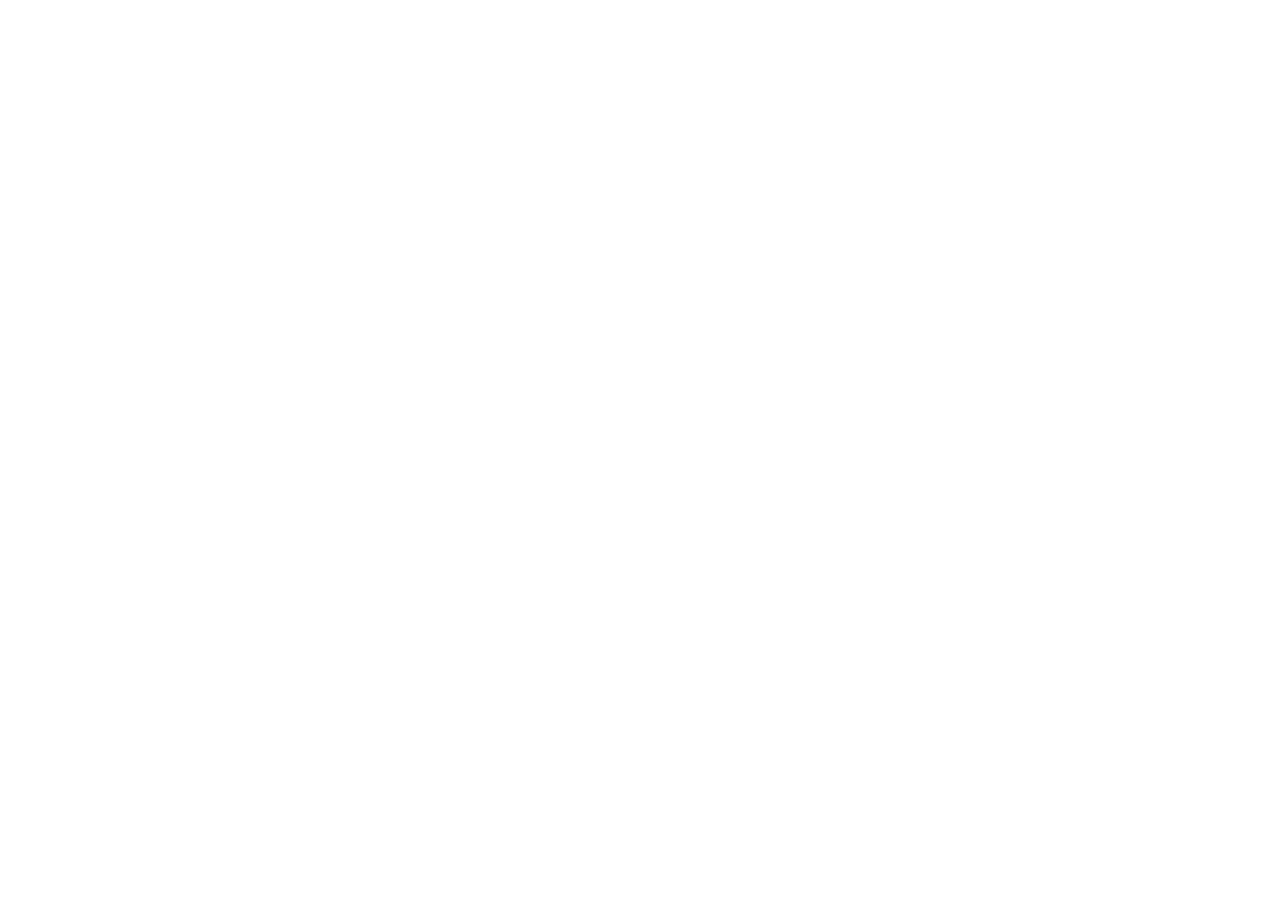
==== login.html @ b5deca6c "first commit" ====
<!DOCTYPE html>
<html lang="en">
  <head>
    <meta charset="UTF-8" />
    <meta http-equiv="X-UA-Compatible" content="IE=edge" />
    <meta name="viewport" content="width=device-width, initial-scale=1.0" />
    <title>Document</title>
    <link rel="stylesheet" href="style.css" />
  </head>
  <body></body>
</html>
---- style.css ----
@import "reset.css";
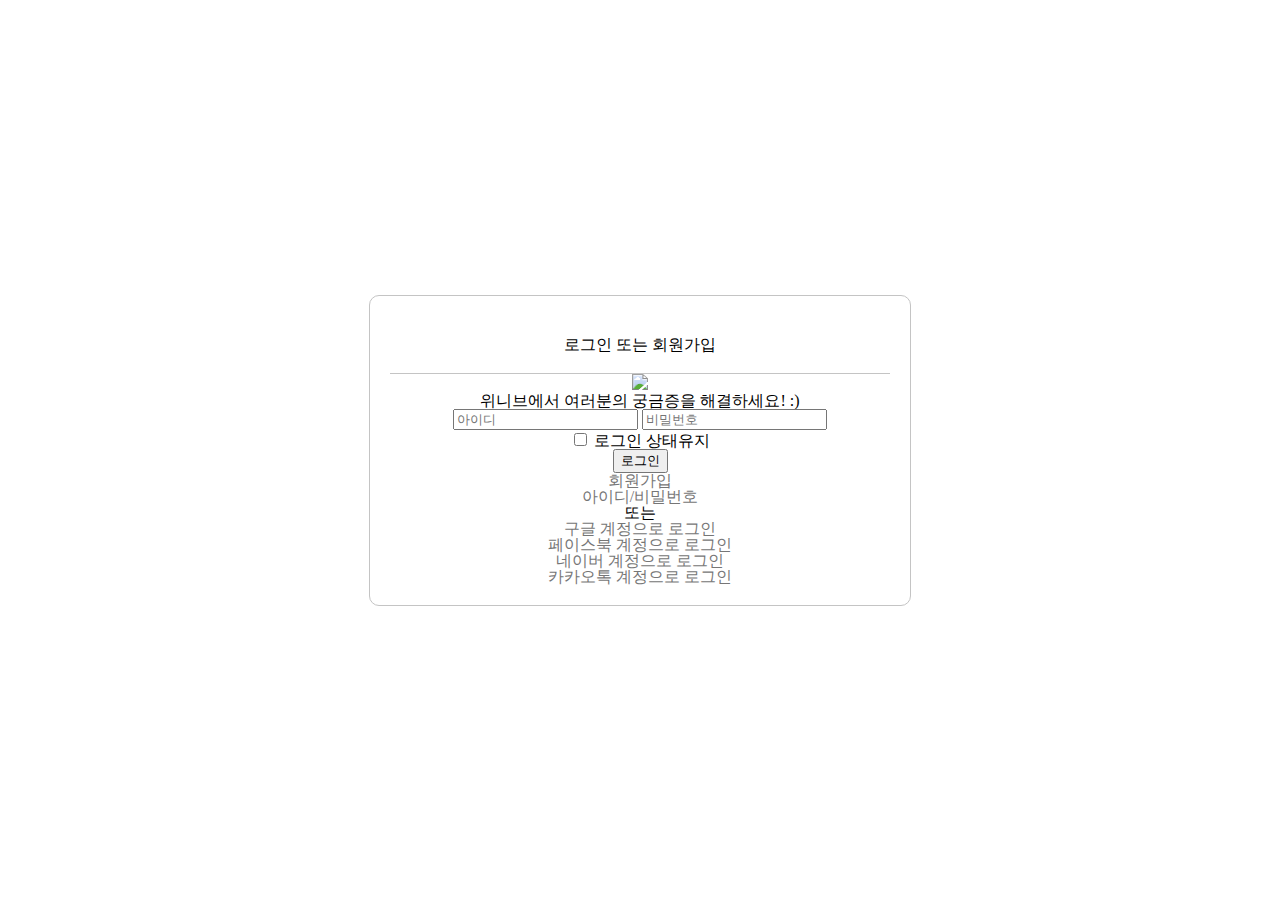
==== commit cd7c520d: "모달화면" ====
--- a/login.html
+++ b/login.html
@@ -1,11 +1,39 @@
 <!DOCTYPE html>
-<html lang="en">
+<html lang="ko">
   <head>
     <meta charset="UTF-8" />
     <meta http-equiv="X-UA-Compatible" content="IE=edge" />
     <meta name="viewport" content="width=device-width, initial-scale=1.0" />
-    <title>Document</title>
+    <title>위니브 로그인 또는 회원가입</title>
     <link rel="stylesheet" href="style.css" />
   </head>
-  <body></body>
+  <body>
+    <article class="cont-login">
+      <header class="header">
+        <h2 class="title">로그인 또는 회원가입</h2>
+        <img class="btn-close"  src="image/close.png"></img>
+      </header>
+      <form class="form-idpw" action="#">
+        <p class="txt-greeting">위니브에서 여러분의 궁금증을 해결하세요! :)</p>
+        <input class="id" type="text" name="id" placeholder="아이디" required />
+        <input class="id" type="pw" name="pw" placeholder="비밀번호" required />
+        <p class="txt-chk">
+          <input class="chk" type="checkbox" name="checkbox" />
+          로그인 상태유지
+        </p>
+        <button type="submit" class="btn-login">로그인</button>
+      </form>
+      <div cont-find>
+        <a class="link-join" href="#none">회원가입</a>
+        <a class="link-idpw" href="#none">아이디/비밀번호</a>
+      </div>
+      <span class="line_or">또는</span>
+      <section class="login-list">
+        <a class="btn-google">구글 계정으로 로그인</a>
+        <a class="btn-facebook">페이스북 계정으로 로그인</a>
+        <a class="btn-naver">네이버 계정으로 로그인</a>
+        <a class="btn-kakao">카카오톡 계정으로 로그인</a>
+      </section>
+    </article>
+  </body>
 </html>
--- a/style.css
+++ b/style.css
@@ -1,2 +1,31 @@
 @import "reset.css";
+body {
+  width: 100%;
+  height: 100vh;
+  display: flex;
+  justify-content: center;
+  align-items: center;
+}
+a {
+  text-decoration: none;
+  color: #767676;
+  cursor: pointer;
+}
 
+.cont-login {
+  padding: 20px;
+  width: 500px;
+  text-align: center;
+  background: #ffffff;
+  border: 1px solid #c4c4c4;
+  border-radius: 10px;
+}
+
+.title {
+  padding: 19px 0 18px 0;
+  font-weight: 500;
+  font-size: 16px;
+  line-height: 20px;
+  align-items: center;
+  border-bottom: 1px solid #c4c4c4;
+}
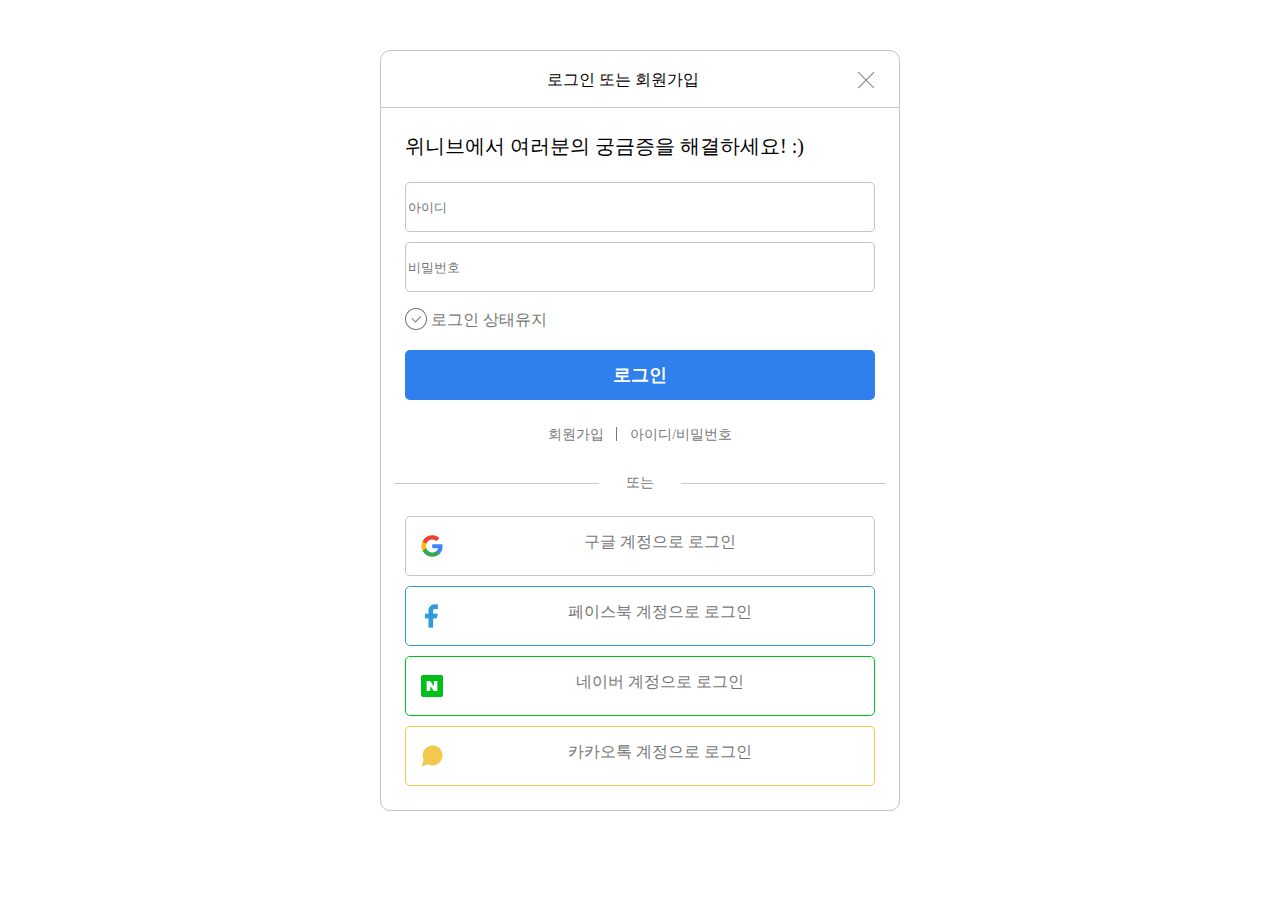
==== commit 632f5965: "간격수정" ====
--- a/login.html
+++ b/login.html
@@ -10,30 +10,57 @@
   <body>
     <article class="cont-login">
       <header class="header">
-        <h2 class="title">로그인 또는 회원가입</h2>
-        <img class="btn-close"  src="image/close.png"></img>
+        <h2 class="header-title">로그인 또는 회원가입</h2>
+        <a class="link-close" href="#none"></a>
+        <img class="btn-close"  src="./images/close.png"></img>
       </header>
+
       <form class="form-idpw" action="#">
         <p class="txt-greeting">위니브에서 여러분의 궁금증을 해결하세요! :)</p>
         <input class="id" type="text" name="id" placeholder="아이디" required />
-        <input class="id" type="pw" name="pw" placeholder="비밀번호" required />
+        <input class="pw" type="password" name="pw" placeholder="비밀번호" required />
         <p class="txt-chk">
-          <input class="chk" type="checkbox" name="checkbox" />
+          <img
+                id="check"
+                src="./images/check-box_off.png"
+                onclick="onImg()"
+              />
           로그인 상태유지
         </p>
         <button type="submit" class="btn-login">로그인</button>
       </form>
-      <div cont-find>
+
+      <div class="cont-find">
         <a class="link-join" href="#none">회원가입</a>
         <a class="link-idpw" href="#none">아이디/비밀번호</a>
       </div>
-      <span class="line_or">또는</span>
+      <span class="line-or">또는</span>
       <section class="login-list">
-        <a class="btn-google">구글 계정으로 로그인</a>
-        <a class="btn-facebook">페이스북 계정으로 로그인</a>
-        <a class="btn-naver">네이버 계정으로 로그인</a>
-        <a class="btn-kakao">카카오톡 계정으로 로그인</a>
+        <a class="google-btn">
+        구글 계정으로 로그인</a>
+        <a class="facebook-btn">
+          페이스북 계정으로 로그인</a>
+        <a class="naver-btn">
+          네이버 계정으로 로그인</a>
+        <a class="kakao-btn">
+         카카오톡 계정으로 로그인</a>
       </section>
     </article>
+<script>
+  const offcheck=document.querySelector("#check");
+  let isSelected=false;
+
+  function onImg(){
+    if(isSelected){
+      offcheck.src="./images/check-box_off.png";
+      isSelected=false;
+    }else{
+      offcheck.src="./images/check-box_on.png";
+      isSelected=true;
+    }
+  }
+
+</script>
+
   </body>
 </html>
--- a/style.css
+++ b/style.css
@@ -1,31 +1,195 @@
 @import "reset.css";
-body {
-  width: 100%;
-  height: 100vh;
-  display: flex;
-  justify-content: center;
-  align-items: center;
-}
 a {
   text-decoration: none;
   color: #767676;
   cursor: pointer;
 }
+button {
+  cursor: pointer;
+  border: none;
+  outline: 0;
+  width: 100%;
+  height: 50px;
+}
 
 .cont-login {
-  padding: 20px;
-  width: 500px;
+  margin: 50px auto;
+  width: 520px;
   text-align: center;
   background: #ffffff;
   border: 1px solid #c4c4c4;
+  box-sizing: border-box;
   border-radius: 10px;
 }
+.header {
+  position: relative;
+  display: flex;
+  justify-content: space-between;
+  align-items: center;
+  padding: 20px 24px 18px;
+  text-align: center;
+  border-bottom: 1px solid #c4c4c4;
+}
 
-.title {
-  padding: 19px 0 18px 0;
+.header-title {
+  margin: 0 auto;
+  display: block;
+  font-size: 16px;
+  font-weight: 500;
+  color: #000000;
+}
+.link-close {
+  float: right;
+  width: 16px;
+  height: 16px;
+}
+
+.form-idpw {
+  padding: 26px 24px;
+  text-align: left;
+}
+.form-idpw .txt-greeting {
+  margin-bottom: 24px;
+  font-weight: 500;
+  font-size: 20px;
+  line-height: 24px;
+}
+
+.form-idpw .id,
+.pw {
+  margin-bottom: 10px;
+  display: block;
+  width: 100%;
+  height: 50px;
+  border: 1px solid #c4c4c4;
+  box-sizing: border-box;
+  border-radius: 5px;
+}
+.txt-chk {
   font-weight: 500;
   font-size: 16px;
   line-height: 20px;
+  color: #767676;
+  margin: 16px 0 20px;
+  text-align: left;
+}
+#check {
+  vertical-align: bottom;
+}
+
+.btn-login {
+  padding: 14px 0px;
+  background: #2f80ed;
+  border-radius: 5px;
+  font-weight: 700;
+  font-size: 18px;
+  line-height: 22px;
+  color: #ffffff;
+}
+
+.cont-find {
+  font-size: 14px;
+  line-height: 18px;
+}
+
+.cont-find .link-join::after {
+  display: inline-block;
+  content: "";
+  width: 1px;
+  height: 14px;
+  margin: 0 10px 0 12px;
+  margin-bottom: -2px;
+  background-color: #767676;
+}
+
+.line-or {
+  display: flex;
+  gap: 1em;
   align-items: center;
-  border-bottom: 1px solid #c4c4c4;
+  margin: 30px 0 20px;
+  color: #767676;
+  font-weight: 400;
+  font-size: 14px;
+  line-height: 18px;
 }
+
+.line-or::before,
+.line-or::after {
+  content: " ";
+  flex-grow: 1;
+  height: 1px;
+  margin: 0 13px;
+  background-color: currentColor;
+  opacity: 0.4;
+}
+
+.login-list {
+  display: flex;
+  flex-direction: column;
+  justify-content: center;
+  text-align: center;
+  margin: 24px 24px;
+  /* width: 100%; */
+}
+.login-list [class$="-btn"] {
+  border-radius: 5px;
+  text-align: center;
+  font-weight: 500;
+  font-size: 16px;
+  line-height: 20px;
+  padding: 15px 0;
+}
+.login-list [class$="-btn"]:hover {
+  opacity: 0.7;
+}
+
+.google-btn {
+  border: 1px solid #c4c4c4;
+}
+.facebook-btn {
+  border: 1px solid #2d9cdb;
+  margin-top: 10px;
+}
+.naver-btn {
+  border: 1px solid #00bf18;
+  margin-top: 10px;
+}
+.kakao-btn {
+  border: 1px solid #f2c94c;
+  margin-top: 10px;
+}
+
+.google-btn::before {
+  float: left;
+  content: "";
+  width: 28px;
+  height: 28px;
+  background-image: url("./images/google.png");
+  margin-left: 12px;
+}
+
+.facebook-btn::before {
+  float: left;
+  content: "";
+  width: 28px;
+  height: 28px;
+  background-image: url("./images/facebook.png");
+  margin-left: 12px;
+}
+
+.naver-btn::before {
+  float: left;
+  content: "";
+  width: 28px;
+  height: 28px;
+  background-image: url("./images/naver.png");
+  margin-left: 12px;
+}
+.kakao-btn::before {
+  float: left;
+  content: "";
+  width: 28px;
+  height: 28px;
+  background-image: url("./images/kakao.png");
+  margin-left: 12px;
+}
